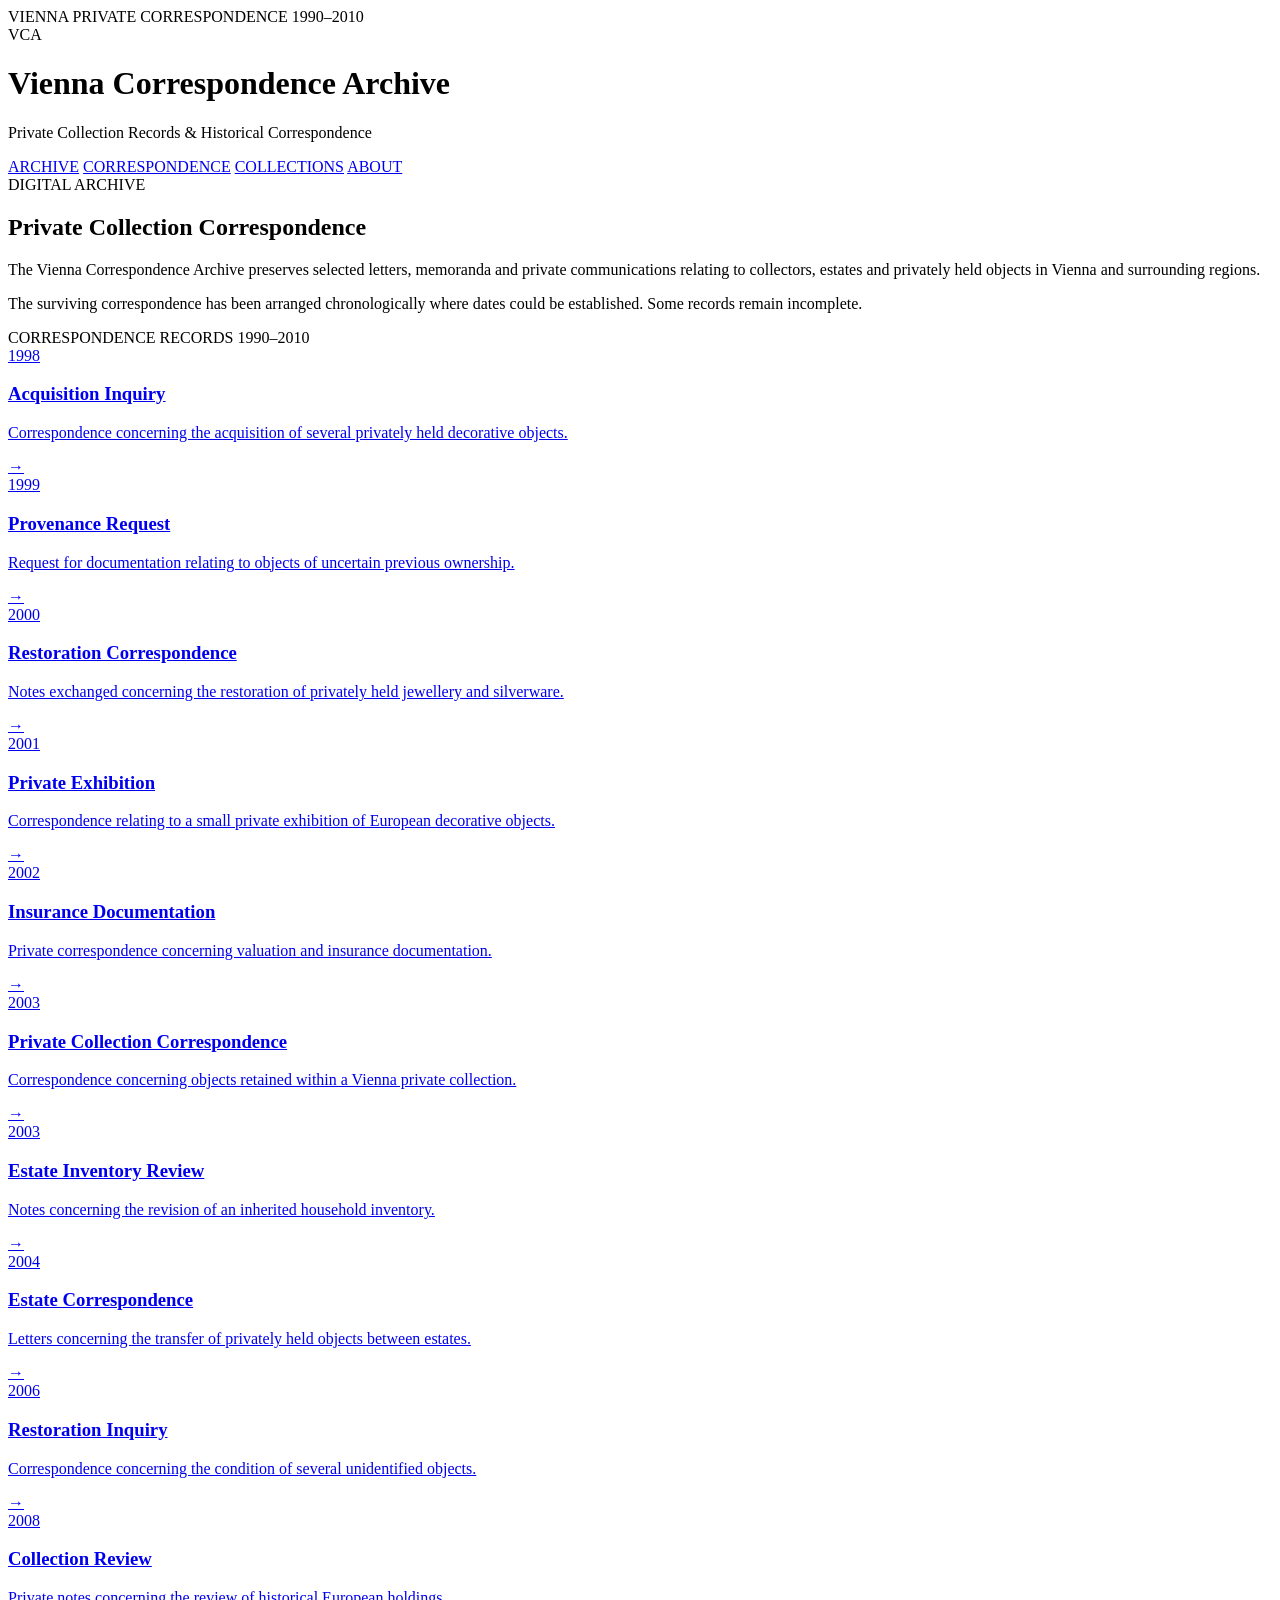
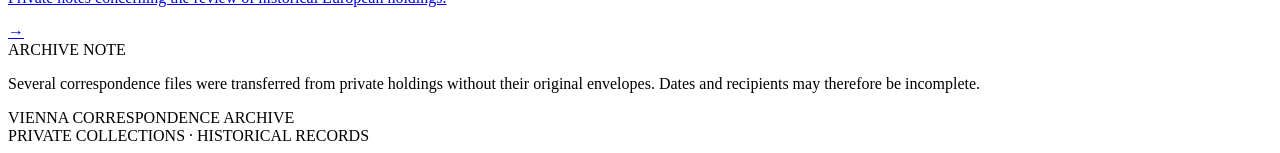
==== index.html @ c7781379 "Create index.html for Vienna Correspondence Archive Initial creation of the Vienna Correspondence Ar" ====
<!DOCTYPE html>
<html lang="en">

<head>

    <meta charset="UTF-8">
    <meta name="viewport" content="width=device-width, initial-scale=1.0">

    <title>Vienna Correspondence Archive</title>

    <link rel="stylesheet" href="style.css">

</head>


<body>


<header class="site-header">

    <div class="header-strip">

        <span>VIENNA</span>
        <span>PRIVATE CORRESPONDENCE</span>
        <span>1990–2010</span>

    </div>


    <div class="header-main">

        <div class="archive-mark">
            VCA
        </div>

        <div class="title-block">

            <h1>
                Vienna Correspondence Archive
            </h1>

            <p>
                Private Collection Records &amp; Historical Correspondence
            </p>

        </div>

    </div>


    <nav class="main-nav">

        <a href="#">ARCHIVE</a>
        <a href="#">CORRESPONDENCE</a>
        <a href="#">COLLECTIONS</a>
        <a href="#">ABOUT</a>

    </nav>

</header>



<main>


    <section class="intro">

        <div class="section-label">
            DIGITAL ARCHIVE
        </div>

        <h2>
            Private Collection Correspondence
        </h2>

        <p>
            The Vienna Correspondence Archive preserves selected
            letters, memoranda and private communications relating
            to collectors, estates and privately held objects in
            Vienna and surrounding regions.
        </p>

        <p>
            The surviving correspondence has been arranged
            chronologically where dates could be established.
            Some records remain incomplete.
        </p>

    </section>



    <section class="archive-section">

        <div class="section-heading">

            <span>
                CORRESPONDENCE RECORDS
            </span>

            <span>
                1990–2010
            </span>

        </div>



        <div class="record-list">


            <a href="#" class="record">

                <div class="record-year">
                    1998
                </div>

                <div class="record-content">

                    <h3>
                        Acquisition Inquiry
                    </h3>

                    <p>
                        Correspondence concerning the acquisition
                        of several privately held decorative objects.
                    </p>

                </div>

                <div class="record-arrow">
                    →
                </div>

            </a>



            <a href="#" class="record">

                <div class="record-year">
                    1999
                </div>

                <div class="record-content">

                    <h3>
                        Provenance Request
                    </h3>

                    <p>
                        Request for documentation relating to
                        objects of uncertain previous ownership.
                    </p>

                </div>

                <div class="record-arrow">
                    →
                </div>

            </a>



            <a href="#" class="record">

                <div class="record-year">
                    2000
                </div>

                <div class="record-content">

                    <h3>
                        Restoration Correspondence
                    </h3>

                    <p>
                        Notes exchanged concerning the restoration
                        of privately held jewellery and silverware.
                    </p>

                </div>

                <div class="record-arrow">
                    →
                </div>

            </a>



            <a href="#" class="record">

                <div class="record-year">
                    2001
                </div>

                <div class="record-content">

                    <h3>
                        Private Exhibition
                    </h3>

                    <p>
                        Correspondence relating to a small private
                        exhibition of European decorative objects.
                    </p>

                </div>

                <div class="record-arrow">
                    →
                </div>

            </a>



            <a href="#" class="record">

                <div class="record-year">
                    2002
                </div>

                <div class="record-content">

                    <h3>
                        Insurance Documentation
                    </h3>

                    <p>
                        Private correspondence concerning valuation
                        and insurance documentation.
                    </p>

                </div>

                <div class="record-arrow">
                    →
                </div>

            </a>



            <a href="correspondence-2003.html" class="record">

                <div class="record-year">
                    2003
                </div>

                <div class="record-content">

                    <h3>
                        Private Collection Correspondence
                    </h3>

                    <p>
                        Correspondence concerning objects retained
                        within a Vienna private collection.
                    </p>

                </div>

                <div class="record-arrow">
                    →
                </div>

            </a>



            <a href="#" class="record">

                <div class="record-year">
                    2003
                </div>

                <div class="record-content">

                    <h3>
                        Estate Inventory Review
                    </h3>

                    <p>
                        Notes concerning the revision of an
                        inherited household inventory.
                    </p>

                </div>

                <div class="record-arrow">
                    →
                </div>

            </a>



            <a href="#" class="record">

                <div class="record-year">
                    2004
                </div>

                <div class="record-content">

                    <h3>
                        Estate Correspondence
                    </h3>

                    <p>
                        Letters concerning the transfer of
                        privately held objects between estates.
                    </p>

                </div>

                <div class="record-arrow">
                    →
                </div>

            </a>



            <a href="#" class="record">

                <div class="record-year">
                    2006
                </div>

                <div class="record-content">

                    <h3>
                        Restoration Inquiry
                    </h3>

                    <p>
                        Correspondence concerning the condition
                        of several unidentified objects.
                    </p>

                </div>

                <div class="record-arrow">
                    →
                </div>

            </a>



            <a href="#" class="record">

                <div class="record-year">
                    2008
                </div>

                <div class="record-content">

                    <h3>
                        Collection Review
                    </h3>

                    <p>
                        Private notes concerning the review of
                        historical European holdings.
                    </p>

                </div>

                <div class="record-arrow">
                    →
                </div>

            </a>



        </div>

    </section>



    <section class="archive-note">

        <div class="note-label">
            ARCHIVE NOTE
        </div>

        <p>
            Several correspondence files were transferred from
            private holdings without their original envelopes.
            Dates and recipients may therefore be incomplete.
        </p>

    </section>


</main>



<footer>

    <div>
        VIENNA CORRESPONDENCE ARCHIVE
    </div>

    <div>
        PRIVATE COLLECTIONS · HISTORICAL RECORDS
    </div>

</footer>


</body>

</html>
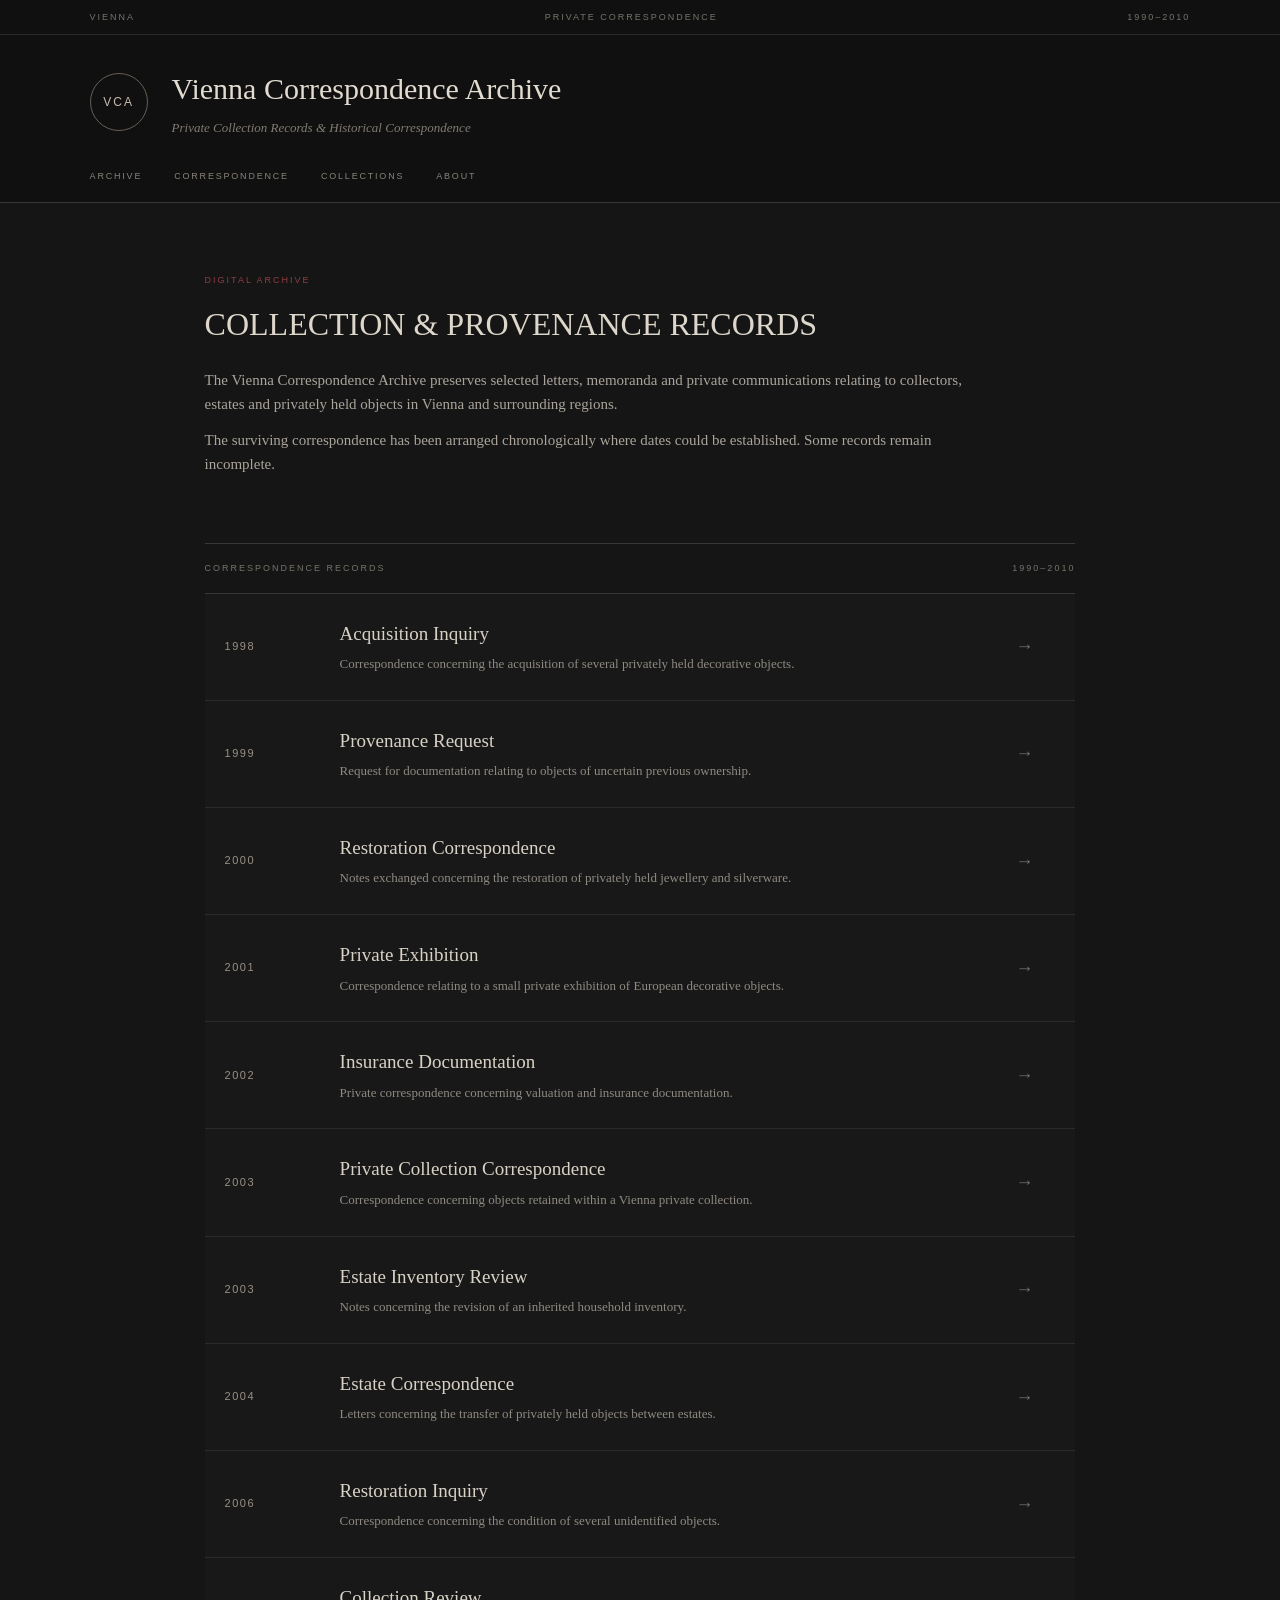
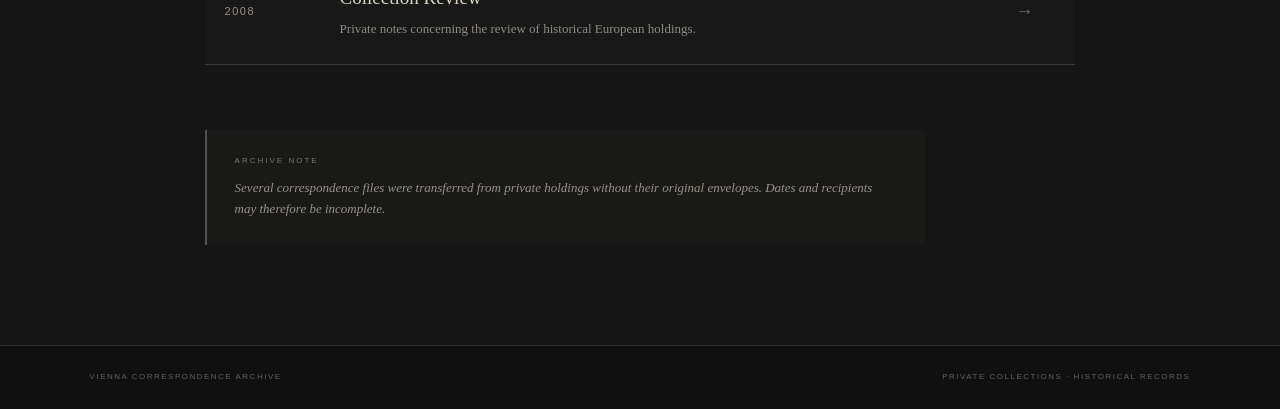
==== commit 7a5fadb1: "Update section title in index.html" ====
--- a/index.html
+++ b/index.html
@@ -71,7 +71,7 @@
         </div>
 
         <h2>
-            Private Collection Correspondence
+            COLLECTION & PROVENANCE RECORDS
         </h2>
 
         <p>
--- a/style.css
+++ b/style.css
@@ -0,0 +1,496 @@
+* {
+    box-sizing: border-box;
+}
+
+
+body {
+
+    margin: 0;
+
+    background: #151515;
+
+    color: #d8d1c5;
+
+    font-family: Georgia, "Times New Roman", serif;
+
+    line-height: 1.6;
+
+}
+
+
+/* HEADER */
+
+.site-header {
+
+    border-bottom: 1px solid #393633;
+
+    background: #101010;
+
+}
+
+
+.header-strip {
+
+    display: flex;
+
+    justify-content: space-between;
+
+    padding: 10px 7%;
+
+    border-bottom: 1px solid #2d2b29;
+
+    font-family: Arial, sans-serif;
+
+    font-size: 9px;
+
+    letter-spacing: 2px;
+
+    color: #77736c;
+
+}
+
+
+.header-main {
+
+    display: flex;
+
+    align-items: center;
+
+    gap: 24px;
+
+    padding: 30px 7%;
+
+}
+
+
+.archive-mark {
+
+    width: 58px;
+
+    height: 58px;
+
+    display: flex;
+
+    align-items: center;
+
+    justify-content: center;
+
+    border: 1px solid #665f55;
+
+    border-radius: 50%;
+
+    font-family: Arial, sans-serif;
+
+    font-size: 12px;
+
+    letter-spacing: 2px;
+
+    color: #c7bcae;
+
+}
+
+
+.title-block h1 {
+
+    margin: 0;
+
+    font-size: 30px;
+
+    font-weight: normal;
+
+    color: #e1dbd0;
+
+}
+
+
+.title-block p {
+
+    margin: 5px 0 0;
+
+    font-size: 13px;
+
+    font-style: italic;
+
+    color: #817b72;
+
+}
+
+
+/* NAVIGATION */
+
+.main-nav {
+
+    display: flex;
+
+    gap: 32px;
+
+    padding: 0 7% 18px;
+
+}
+
+
+.main-nav a {
+
+    color: #88837a;
+
+    text-decoration: none;
+
+    font-family: Arial, sans-serif;
+
+    font-size: 9px;
+
+    letter-spacing: 1.8px;
+
+}
+
+
+.main-nav a:hover {
+
+    color: #b6a999;
+
+}
+
+
+/* MAIN */
+
+main {
+
+    max-width: 1050px;
+
+    margin: auto;
+
+    padding: 70px 7% 100px;
+
+}
+
+
+/* INTRO */
+
+.intro {
+
+    max-width: 760px;
+
+    padding-bottom: 55px;
+
+}
+
+
+.section-label {
+
+    margin-bottom: 12px;
+
+    font-family: Arial, sans-serif;
+
+    font-size: 9px;
+
+    letter-spacing: 2px;
+
+    color: #8e3f43;
+
+}
+
+
+.intro h2 {
+
+    margin: 0 0 18px;
+
+    font-size: 32px;
+
+    font-weight: normal;
+
+    color: #ddd6ca;
+
+}
+
+
+.intro p {
+
+    margin: 0 0 12px;
+
+    font-size: 15px;
+
+    color: #aaa49b;
+
+}
+
+
+/* RECORDS */
+
+.archive-section {
+
+    border-top: 1px solid #393633;
+
+}
+
+
+.section-heading {
+
+    display: flex;
+
+    justify-content: space-between;
+
+    padding: 17px 0;
+
+    border-bottom: 1px solid #393633;
+
+    font-family: Arial, sans-serif;
+
+    font-size: 9px;
+
+    letter-spacing: 2px;
+
+    color: #77726a;
+
+}
+
+
+.record-list {
+
+    border-bottom: 1px solid #393633;
+
+}
+
+
+.record {
+
+    display: grid;
+
+    grid-template-columns: 90px 1fr 40px;
+
+    gap: 25px;
+
+    align-items: center;
+
+    padding: 25px 20px;
+
+    border-bottom: 1px solid #2d2b29;
+
+    background: #181818;
+
+    text-decoration: none;
+
+    transition: background 0.2s ease;
+
+}
+
+
+.record:last-child {
+
+    border-bottom: none;
+
+}
+
+
+.record:hover {
+
+    background: #1d1c1b;
+
+}
+
+
+.record-year {
+
+    font-family: Arial, sans-serif;
+
+    font-size: 11px;
+
+    letter-spacing: 1.5px;
+
+    color: #9a9186;
+
+}
+
+
+.record-content h3 {
+
+    margin: 0 0 5px;
+
+    font-size: 19px;
+
+    font-weight: normal;
+
+    color: #d8d1c5;
+
+}
+
+
+.record-content p {
+
+    margin: 0;
+
+    max-width: 650px;
+
+    font-size: 13px;
+
+    color: #8f8a82;
+
+}
+
+
+.record-arrow {
+
+    font-size: 18px;
+
+    color: #766f66;
+
+}
+
+
+.record:hover .record-arrow {
+
+    color: #a33b41;
+
+}
+
+
+/* ARCHIVE NOTE */
+
+.archive-note {
+
+    max-width: 720px;
+
+    margin-top: 65px;
+
+    padding: 25px 28px;
+
+    background: #191918;
+
+    border-left: 2px solid #555049;
+
+}
+
+
+.note-label {
+
+    margin-bottom: 10px;
+
+    font-family: Arial, sans-serif;
+
+    font-size: 8px;
+
+    letter-spacing: 2px;
+
+    color: #777169;
+
+}
+
+
+.archive-note p {
+
+    margin: 0;
+
+    font-size: 13px;
+
+    font-style: italic;
+
+    color: #979188;
+
+}
+
+
+/* FOOTER */
+
+footer {
+
+    display: flex;
+
+    justify-content: space-between;
+
+    padding: 25px 7%;
+
+    border-top: 1px solid #302e2b;
+
+    background: #101010;
+
+    font-family: Arial, sans-serif;
+
+    font-size: 8px;
+
+    letter-spacing: 1.5px;
+
+    color: #625e57;
+
+}
+
+
+/* MOBILE */
+
+@media (max-width: 700px) {
+
+    .header-strip {
+
+        gap: 15px;
+
+        flex-wrap: wrap;
+
+    }
+
+
+    .header-main {
+
+        padding: 25px 6%;
+
+    }
+
+
+    .title-block h1 {
+
+        font-size: 24px;
+
+    }
+
+
+    .main-nav {
+
+        gap: 18px;
+
+        padding-left: 6%;
+
+        padding-right: 6%;
+
+        overflow-x: auto;
+
+    }
+
+
+    main {
+
+        padding: 50px 6% 70px;
+
+    }
+
+
+    .record {
+
+        grid-template-columns: 65px 1fr 25px;
+
+        gap: 12px;
+
+        padding: 20px 10px;
+
+    }
+
+
+    .record-content h3 {
+
+        font-size: 16px;
+
+    }
+
+
+    .record-content p {
+
+        font-size: 12px;
+
+    }
+
+
+    footer {
+
+        flex-direction: column;
+
+        gap: 8px;
+
+    }
+
+}
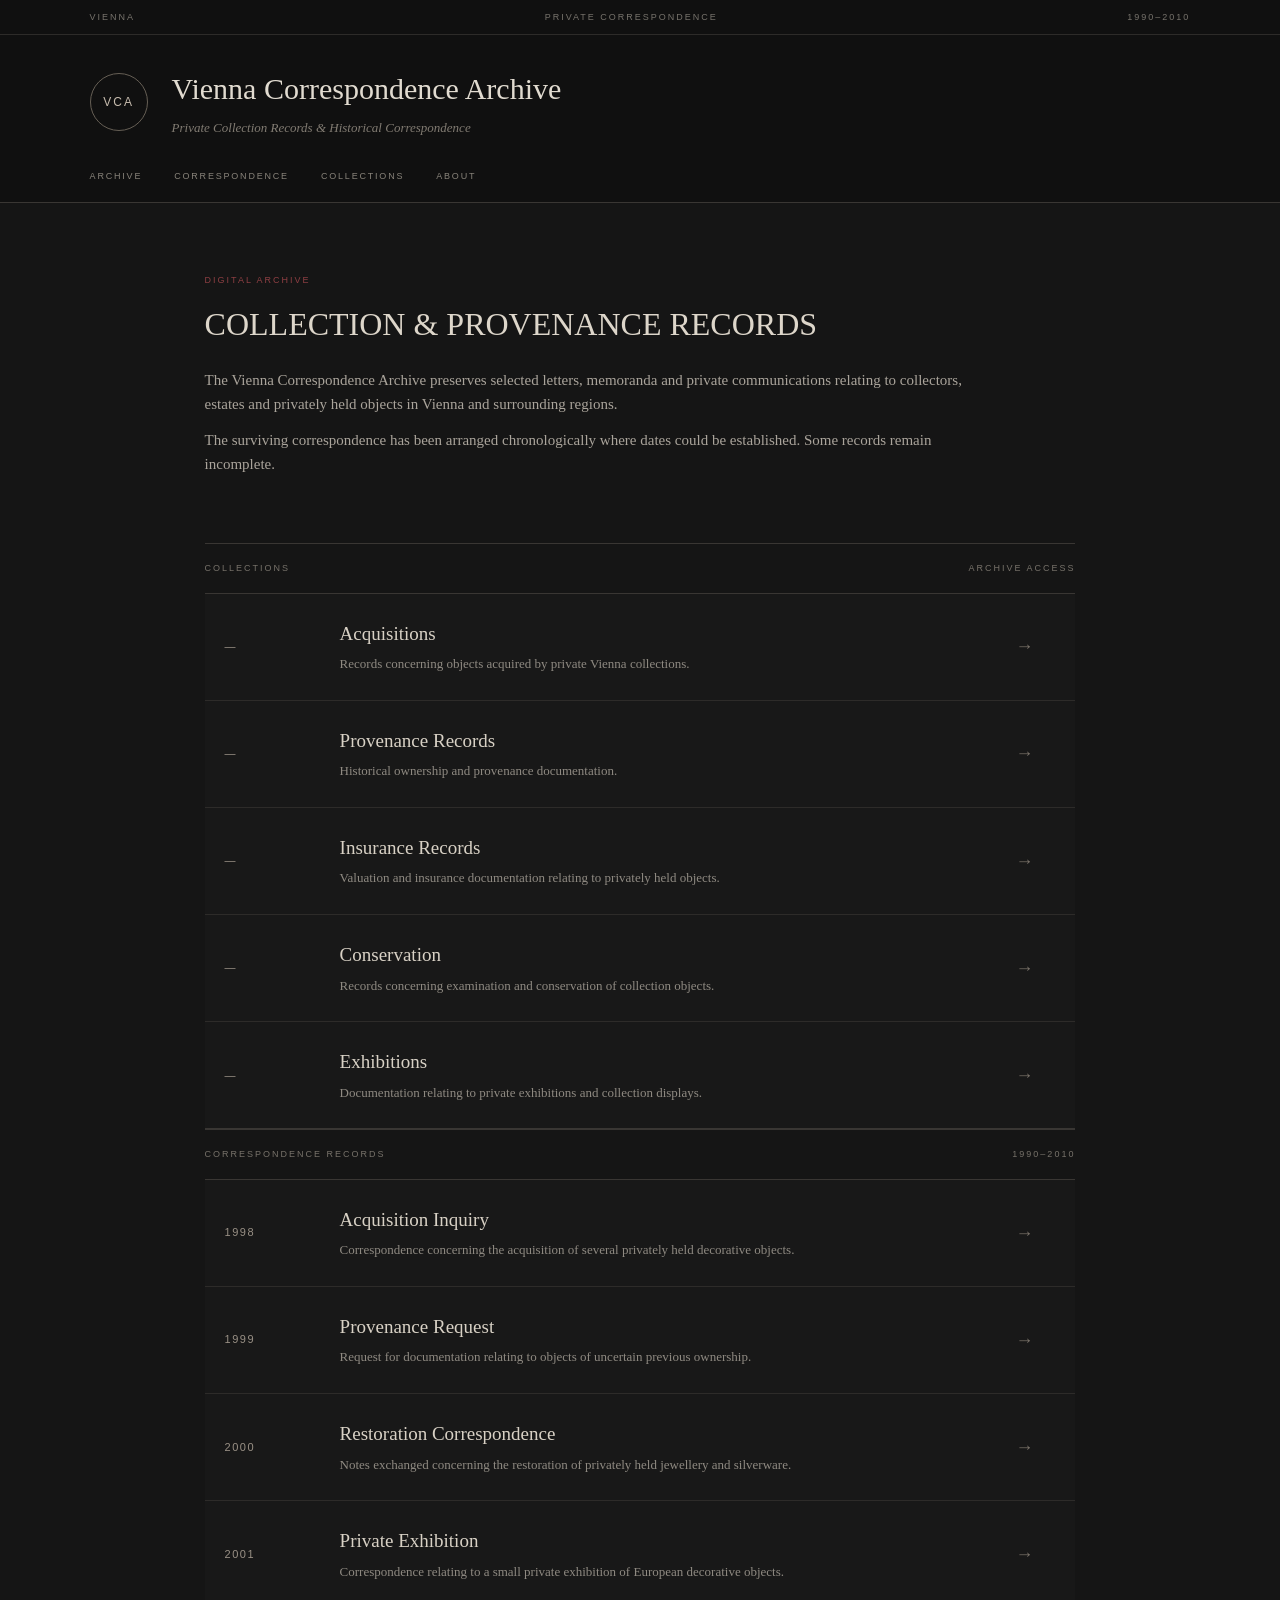
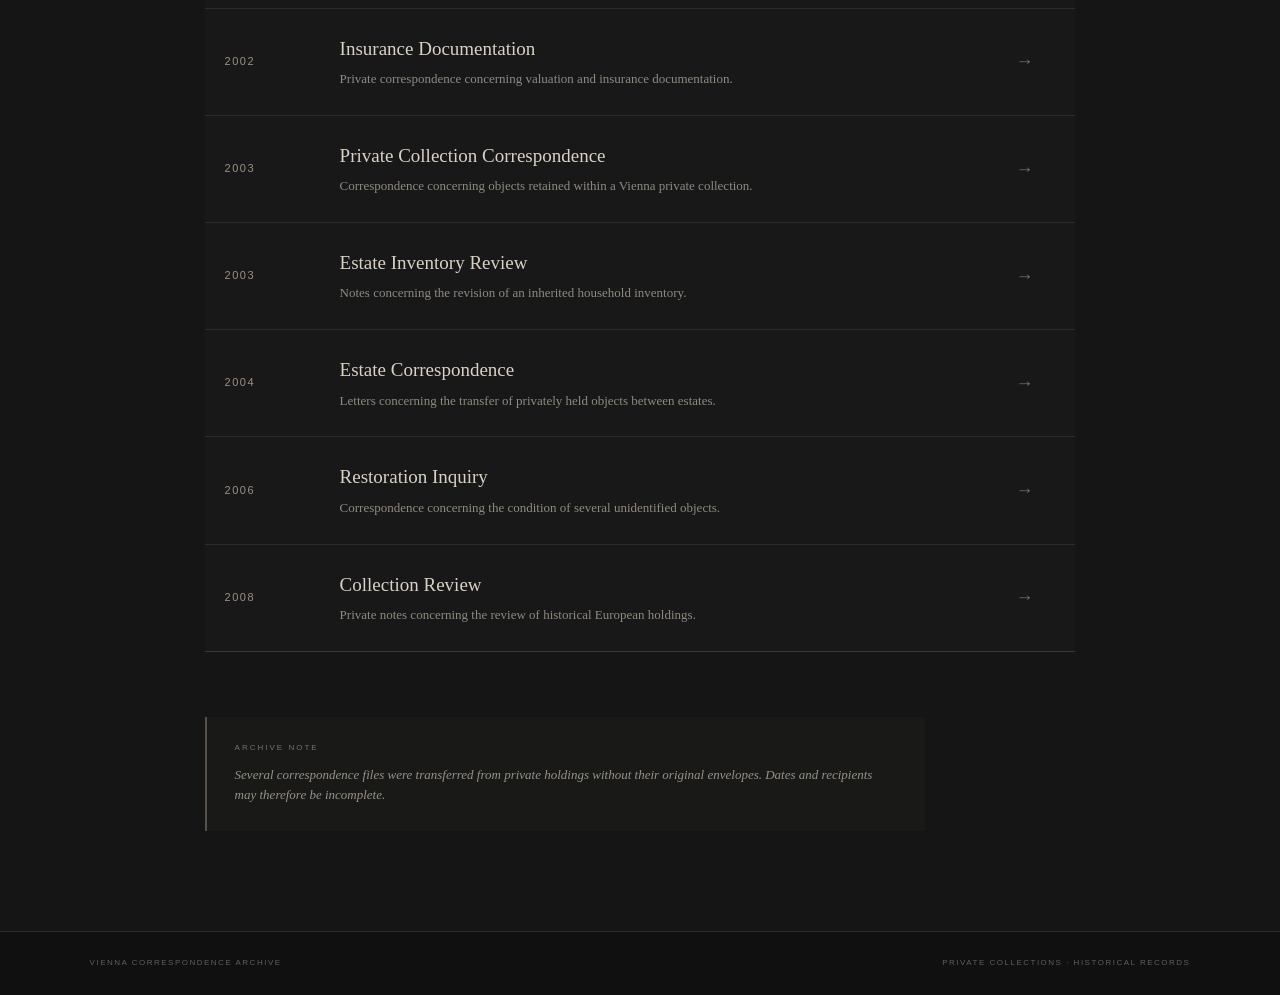
==== commit 5340b050: "Add restricted collections section and update heading Added a new section for restricted collections" ====
--- a/index.html
+++ b/index.html
@@ -71,7 +71,7 @@
         </div>
 
         <h2>
-            COLLECTION & PROVENANCE RECORDS
+            COLLECTION &amp; PROVENANCE RECORDS
         </h2>
 
         <p>
@@ -91,6 +91,178 @@
 
 
 
+    <!-- RESTRICTED COLLECTIONS / DECOYS -->
+
+    <section class="archive-section">
+
+        <div class="section-heading">
+
+            <span>
+                COLLECTIONS
+            </span>
+
+            <span>
+                ARCHIVE ACCESS
+            </span>
+
+        </div>
+
+
+        <div class="record-list">
+
+
+            <a href="#"
+               class="record"
+               onclick="blockedEntry(event, 'ACQUISITIONS')">
+
+                <div class="record-year">
+                    —
+                </div>
+
+                <div class="record-content">
+
+                    <h3>
+                        Acquisitions
+                    </h3>
+
+                    <p>
+                        Records concerning objects acquired by
+                        private Vienna collections.
+                    </p>
+
+                </div>
+
+                <div class="record-arrow">
+                    →
+                </div>
+
+            </a>
+
+
+
+            <a href="#"
+               class="record"
+               onclick="blockedEntry(event, 'PROVENANCE')">
+
+                <div class="record-year">
+                    —
+                </div>
+
+                <div class="record-content">
+
+                    <h3>
+                        Provenance Records
+                    </h3>
+
+                    <p>
+                        Historical ownership and provenance
+                        documentation.
+                    </p>
+
+                </div>
+
+                <div class="record-arrow">
+                    →
+                </div>
+
+            </a>
+
+
+
+            <a href="#"
+               class="record"
+               onclick="blockedEntry(event, 'INSURANCE RECORDS')">
+
+                <div class="record-year">
+                    —
+                </div>
+
+                <div class="record-content">
+
+                    <h3>
+                        Insurance Records
+                    </h3>
+
+                    <p>
+                        Valuation and insurance documentation
+                        relating to privately held objects.
+                    </p>
+
+                </div>
+
+                <div class="record-arrow">
+                    →
+                </div>
+
+            </a>
+
+
+
+            <a href="#"
+               class="record"
+               onclick="blockedEntry(event, 'CONSERVATION')">
+
+                <div class="record-year">
+                    —
+                </div>
+
+                <div class="record-content">
+
+                    <h3>
+                        Conservation
+                    </h3>
+
+                    <p>
+                        Records concerning examination and
+                        conservation of collection objects.
+                    </p>
+
+                </div>
+
+                <div class="record-arrow">
+                    →
+                </div>
+
+            </a>
+
+
+
+            <a href="#"
+               class="record"
+               onclick="blockedEntry(event, 'EXHIBITIONS')">
+
+                <div class="record-year">
+                    —
+                </div>
+
+                <div class="record-content">
+
+                    <h3>
+                        Exhibitions
+                    </h3>
+
+                    <p>
+                        Documentation relating to private
+                        exhibitions and collection displays.
+                    </p>
+
+                </div>
+
+                <div class="record-arrow">
+                    →
+                </div>
+
+            </a>
+
+
+        </div>
+
+    </section>
+
+
+
+    <!-- ACTUAL CORRESPONDENCE ARCHIVE -->
+
     <section class="archive-section">
 
         <div class="section-heading">
@@ -418,6 +590,27 @@
 </footer>
 
 
+
+<script>
+
+function blockedEntry(event, section) {
+
+    event.preventDefault();
+
+    alert(
+        "ACCESS RESTRICTED\n\n" +
+        "Collection: " + section + "\n" +
+        "Record status: ENTRY BLOCKED\n" +
+        "Access level: PRIVATE\n\n" +
+        "This collection is not available in the public digital archive.\n\n" +
+        "Please consult the physical collection register for further access."
+    );
+
+}
+
+</script>
+
+
 </body>
 
 </html>
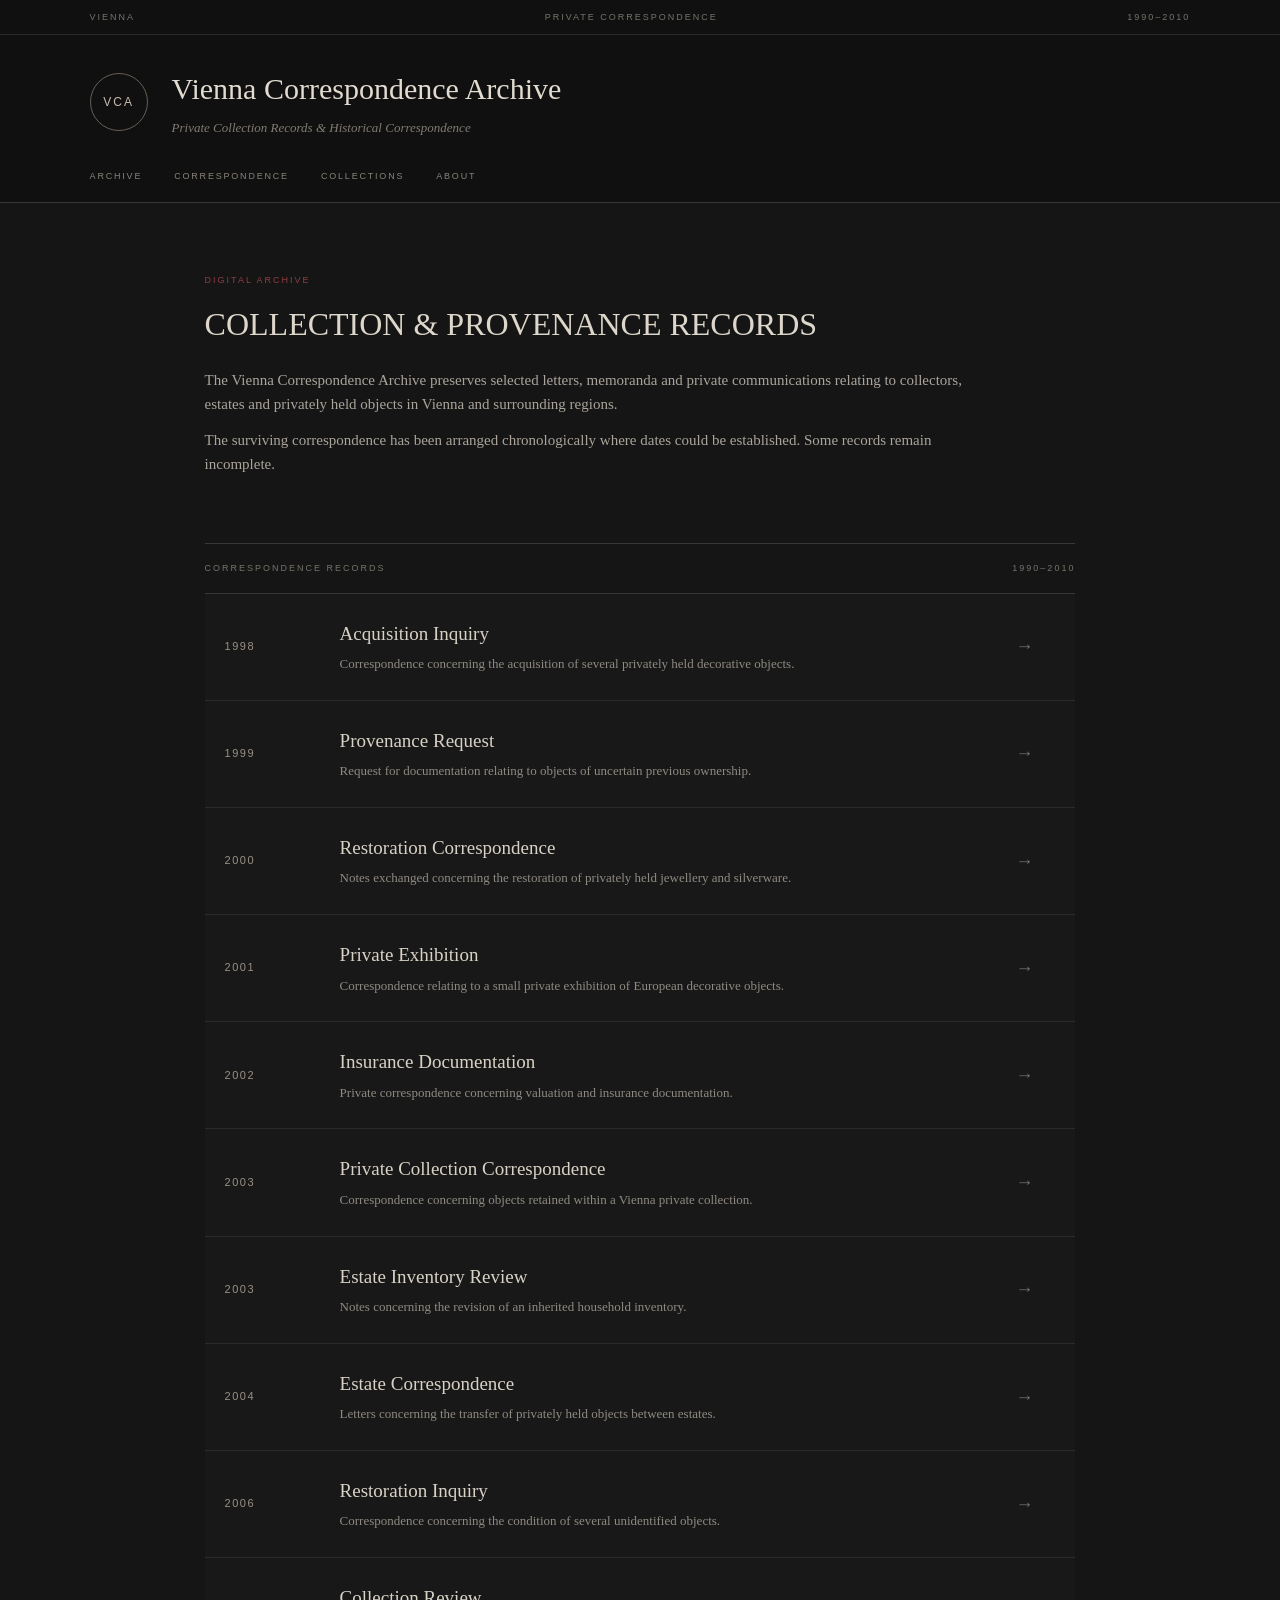
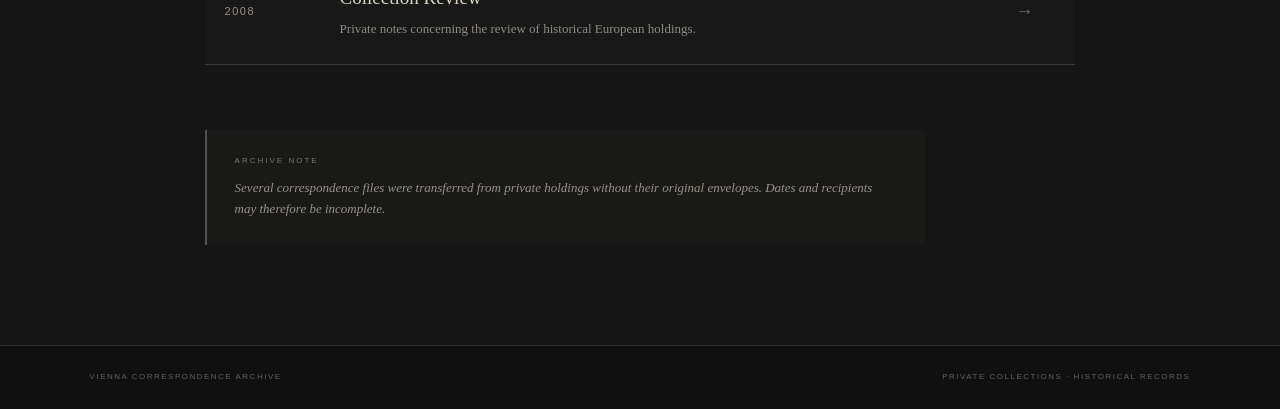
==== commit 636b89b0: "Refactor archive section and update onclick events Updated the archive section to replace 'COLLECTIO" ====
--- a/index.html
+++ b/index.html
@@ -91,178 +91,6 @@
 
 
 
-    <!-- RESTRICTED COLLECTIONS / DECOYS -->
-
-    <section class="archive-section">
-
-        <div class="section-heading">
-
-            <span>
-                COLLECTIONS
-            </span>
-
-            <span>
-                ARCHIVE ACCESS
-            </span>
-
-        </div>
-
-
-        <div class="record-list">
-
-
-            <a href="#"
-               class="record"
-               onclick="blockedEntry(event, 'ACQUISITIONS')">
-
-                <div class="record-year">
-                    —
-                </div>
-
-                <div class="record-content">
-
-                    <h3>
-                        Acquisitions
-                    </h3>
-
-                    <p>
-                        Records concerning objects acquired by
-                        private Vienna collections.
-                    </p>
-
-                </div>
-
-                <div class="record-arrow">
-                    →
-                </div>
-
-            </a>
-
-
-
-            <a href="#"
-               class="record"
-               onclick="blockedEntry(event, 'PROVENANCE')">
-
-                <div class="record-year">
-                    —
-                </div>
-
-                <div class="record-content">
-
-                    <h3>
-                        Provenance Records
-                    </h3>
-
-                    <p>
-                        Historical ownership and provenance
-                        documentation.
-                    </p>
-
-                </div>
-
-                <div class="record-arrow">
-                    →
-                </div>
-
-            </a>
-
-
-
-            <a href="#"
-               class="record"
-               onclick="blockedEntry(event, 'INSURANCE RECORDS')">
-
-                <div class="record-year">
-                    —
-                </div>
-
-                <div class="record-content">
-
-                    <h3>
-                        Insurance Records
-                    </h3>
-
-                    <p>
-                        Valuation and insurance documentation
-                        relating to privately held objects.
-                    </p>
-
-                </div>
-
-                <div class="record-arrow">
-                    →
-                </div>
-
-            </a>
-
-
-
-            <a href="#"
-               class="record"
-               onclick="blockedEntry(event, 'CONSERVATION')">
-
-                <div class="record-year">
-                    —
-                </div>
-
-                <div class="record-content">
-
-                    <h3>
-                        Conservation
-                    </h3>
-
-                    <p>
-                        Records concerning examination and
-                        conservation of collection objects.
-                    </p>
-
-                </div>
-
-                <div class="record-arrow">
-                    →
-                </div>
-
-            </a>
-
-
-
-            <a href="#"
-               class="record"
-               onclick="blockedEntry(event, 'EXHIBITIONS')">
-
-                <div class="record-year">
-                    —
-                </div>
-
-                <div class="record-content">
-
-                    <h3>
-                        Exhibitions
-                    </h3>
-
-                    <p>
-                        Documentation relating to private
-                        exhibitions and collection displays.
-                    </p>
-
-                </div>
-
-                <div class="record-arrow">
-                    →
-                </div>
-
-            </a>
-
-
-        </div>
-
-    </section>
-
-
-
-    <!-- ACTUAL CORRESPONDENCE ARCHIVE -->
-
     <section class="archive-section">
 
         <div class="section-heading">
@@ -282,7 +110,11 @@
         <div class="record-list">
 
 
-            <a href="#" class="record">
+            <!-- 1998 -->
+
+            <a href="#"
+               class="record"
+               onclick="blockedEntry(event, 'ACQUISITION INQUIRY')">
 
                 <div class="record-year">
                     1998
@@ -309,7 +141,11 @@
 
 
 
-            <a href="#" class="record">
+            <!-- 1999 -->
+
+            <a href="#"
+               class="record"
+               onclick="blockedEntry(event, 'PROVENANCE REQUEST')">
 
                 <div class="record-year">
                     1999
@@ -336,7 +172,11 @@
 
 
 
-            <a href="#" class="record">
+            <!-- 2000 -->
+
+            <a href="#"
+               class="record"
+               onclick="blockedEntry(event, 'RESTORATION CORRESPONDENCE')">
 
                 <div class="record-year">
                     2000
@@ -363,7 +203,11 @@
 
 
 
-            <a href="#" class="record">
+            <!-- 2001 -->
+
+            <a href="#"
+               class="record"
+               onclick="blockedEntry(event, 'PRIVATE EXHIBITION')">
 
                 <div class="record-year">
                     2001
@@ -390,7 +234,11 @@
 
 
 
-            <a href="#" class="record">
+            <!-- 2002 -->
+
+            <a href="#"
+               class="record"
+               onclick="blockedEntry(event, 'INSURANCE DOCUMENTATION')">
 
                 <div class="record-year">
                     2002
@@ -417,6 +265,8 @@
 
 
 
+            <!-- REAL 2003 RECORD -->
+
             <a href="correspondence-2003.html" class="record">
 
                 <div class="record-year">
@@ -444,7 +294,11 @@
 
 
 
-            <a href="#" class="record">
+            <!-- 2003 DECOY -->
+
+            <a href="#"
+               class="record"
+               onclick="blockedEntry(event, 'ESTATE INVENTORY REVIEW')">
 
                 <div class="record-year">
                     2003
@@ -471,7 +325,11 @@
 
 
 
-            <a href="#" class="record">
+            <!-- 2004 -->
+
+            <a href="#"
+               class="record"
+               onclick="blockedEntry(event, 'ESTATE CORRESPONDENCE')">
 
                 <div class="record-year">
                     2004
@@ -498,7 +356,11 @@
 
 
 
-            <a href="#" class="record">
+            <!-- 2006 -->
+
+            <a href="#"
+               class="record"
+               onclick="blockedEntry(event, 'RESTORATION INQUIRY')">
 
                 <div class="record-year">
                     2006
@@ -525,7 +387,11 @@
 
 
 
-            <a href="#" class="record">
+            <!-- 2008 -->
+
+            <a href="#"
+               class="record"
+               onclick="blockedEntry(event, 'COLLECTION REVIEW')">
 
                 <div class="record-year">
                     2008
@@ -549,7 +415,6 @@
                 </div>
 
             </a>
-
 
 
         </div>
@@ -593,16 +458,16 @@
 
 <script>
 
-function blockedEntry(event, section) {
+function blockedEntry(event, recordName) {
 
     event.preventDefault();
 
     alert(
         "ACCESS RESTRICTED\n\n" +
-        "Collection: " + section + "\n" +
+        "Record: " + recordName + "\n" +
         "Record status: ENTRY BLOCKED\n" +
         "Access level: PRIVATE\n\n" +
-        "This collection is not available in the public digital archive.\n\n" +
+        "This record is not available in the public digital archive.\n\n" +
         "Please consult the physical collection register for further access."
     );
 
